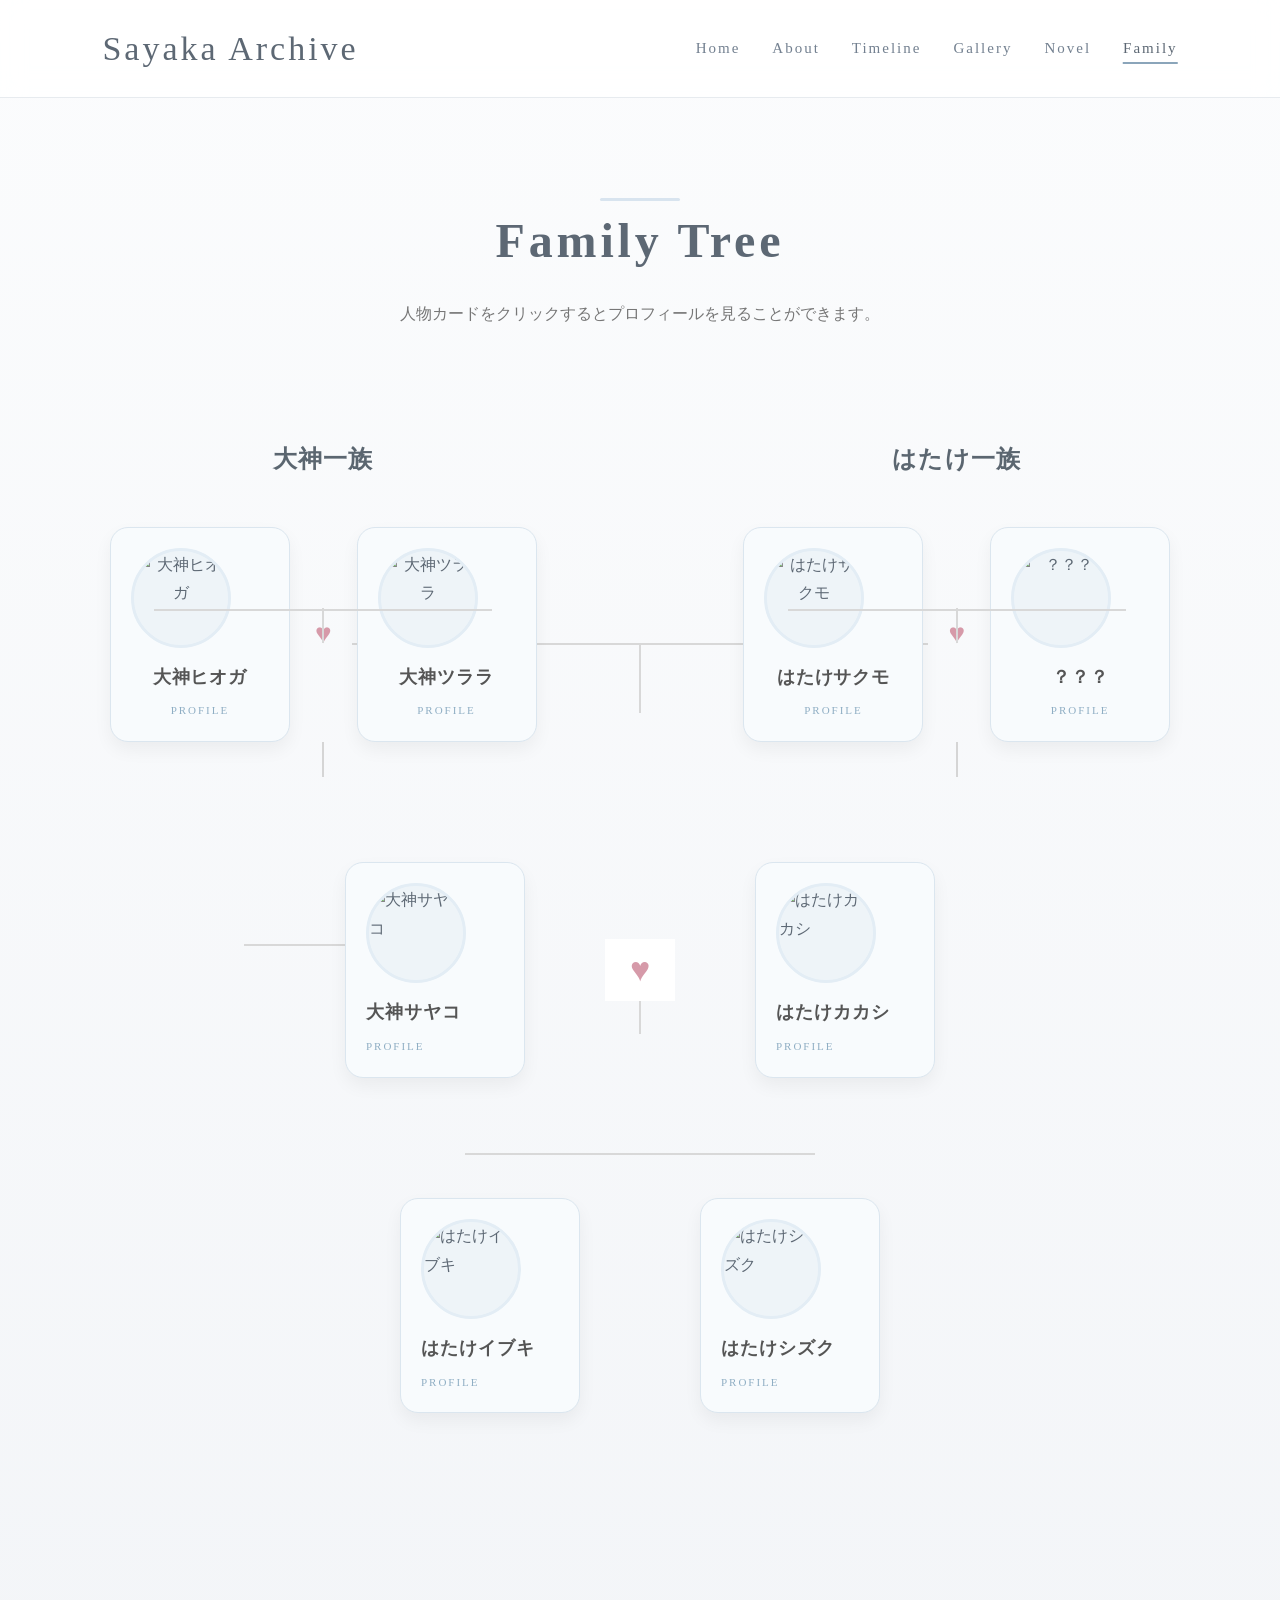
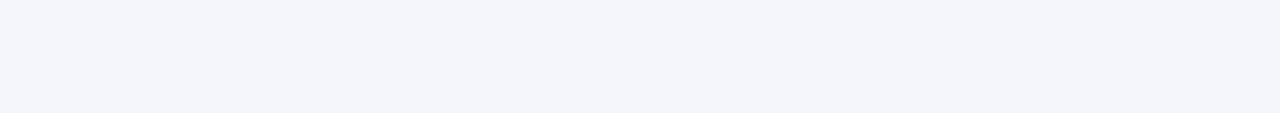
==== family.html @ a2dace8b "Add files via upload" ====
<!DOCTYPE html>
<html lang="ja">

<head>
    <meta charset="UTF-8">
    <meta name="viewport" content="width=device-width, initial-scale=1.0">
    <title>Family Tree</title>

    <link rel="stylesheet" href="style.css">
    <link rel="stylesheet" href="family.css">
</head>

<body>

<header>

    <div class="logo">
        <a href="index.html">Sayaka Archive</a>
    </div>

    <nav>
        <ul>
            <li><a href="index.html">Home</a></li>
            <li><a href="about.html">About</a></li>
            <li><a href="timeline.html">Timeline</a></li>
            <li><a href="gallery.html">Gallery</a></li>
            <li><a href="novel.html">Novel</a></li>
            <li><a href="family.html" class="active">Family</a></li>
        </ul>
    </nav>

</header>

<main>

<section class="family">

    <h1>Family Tree</h1>

    <p class="family-text">
        人物カードをクリックするとプロフィールを見ることができます。
    </p>

    <div class="tree">

        <!-- =========================
             親世代
        ========================== -->

        <div class="generation parents">

            <!-- 大神家 -->

            <div class="family-group">

                <h2>大神一族</h2>

                <div class="couple">

                    <div class="member" data-modal="hioga">

                        <img src="images/family/noimage.webp" alt="大神ヒオガ">

                        <h3>大神ヒオガ</h3>

                    </div>

                    <span class="heart">♥</span>

                    <div class="member" data-modal="tsurara">

                        <img src="images/family/noimage.webp" alt="大神ツララ">

                        <h3>大神ツララ</h3>

                    </div>

                </div>

            </div>

            <!-- はたけ家 -->

            <div class="family-group">

                <h2>はたけ一族</h2>

                <div class="couple">

                    <div class="member" data-modal="sakumo">

                        <img src="images/family/noimage.webp" alt="はたけサクモ">

                        <h3>はたけサクモ</h3>

                    </div>

                    <span class="heart">♥</span>

                    <div class="member" data-modal="mother">

                        <img src="images/family/noimage.webp" alt="？？？">

                        <h3>？？？</h3>

                    </div>

                </div>

            </div>

        </div>

        <!-- 縦線 -->

        <div class="parents-line"></div>

        <!-- =========================
             子世代
        ========================== -->

        <div class="generation children">

            <div class="member" data-modal="sayako">

                <img src="images/family/noimage.webp" alt="大神サヤコ">

                <h3>大神サヤコ</h3>

            </div>

            <div class="marriage">

                <span>♥</span>

            </div>

            <div class="member" data-modal="kakashi">

                <img src="images/family/noimage.webp" alt="はたけカカシ">

                <h3>はたけカカシ</h3>

            </div>

        </div>

        <!-- 子世代縦線 -->

        <div class="children-line"></div>

        <!-- =========================
             孫世代
        ========================== -->

        <div class="generation grandchildren">

            <div class="member" data-modal="ibuki">

                <img src="images/family/noimage.webp" alt="はたけイブキ">

                <h3>はたけイブキ</h3>

            </div>

            <div class="member" data-modal="shizuku">

                <img src="images/family/noimage.webp" alt="はたけシズク">

                <h3>はたけシズク</h3>

            </div>

        </div>

    </div>

</section>

<!-- =========================
     モーダル
========================== -->

<div class="modal" id="hioga">

    <div class="modal-content">

        <button class="close">&times;</button>

        <img src="images/family/noimage.webp" alt="大神ヒオガ" class="profile-image">

        <h2>大神ヒオガ</h2>

        <table class="profile-table">

            <tr>
                <th>名前</th>
                <td></td>
            </tr>

            <tr>
                <th>誕生日</th>
                <td></td>
            </tr>

            <tr>
                <th>身長</th>
                <td></td>
            </tr>

            <tr>
                <th>所属</th>
                <td></td>
            </tr>

            <tr>
                <th>階級</th>
                <td></td>
            </tr>

            <tr>
                <th>忍者登録番号</th>
                <td></td>
            </tr>

            <tr>
                <th>チャクラ性質</th>
                <td></td>
            </tr>

            <tr>
                <th>得意</th>
                <td></td>
            </tr>

            <tr>
                <th>性格</th>
                <td></td>
            </tr>

            <tr>
                <th>好きなもの</th>
                <td></td>
            </tr>

            <tr>
                <th>紹介文</th>
                <td></td>
            </tr>

        </table>

    </div>

</div>

<div class="modal" id="tsurara">

    <div class="modal-content">

        <button class="close">&times;</button>

        <img src="images/family/noimage.webp" alt="大神ツララ" class="profile-image">

        <h2>大神ツララ</h2>

        <table class="profile-table">

            <tr><th>名前</th><td></td></tr>
            <tr><th>誕生日</th><td></td></tr>
            <tr><th>身長</th><td></td></tr>
            <tr><th>所属</th><td></td></tr>
            <tr><th>階級</th><td></td></tr>
            <tr><th>忍者登録番号</th><td></td></tr>
            <tr><th>チャクラ性質</th><td></td></tr>
            <tr><th>得意</th><td></td></tr>
            <tr><th>性格</th><td></td></tr>
            <tr><th>好きなもの</th><td></td></tr>
            <tr><th>紹介文</th><td></td></tr>

        </table>

    </div>

</div>

<div class="modal" id="sakumo">

    <div class="modal-content">

        <button class="close">&times;</button>

        <img src="images/family/noimage.webp" alt="はたけサクモ" class="profile-image">

        <h2>はたけサクモ</h2>

        <table class="profile-table">

            <tr><th>名前</th><td></td></tr>
            <tr><th>誕生日</th><td></td></tr>
            <tr><th>身長</th><td></td></tr>
            <tr><th>所属</th><td></td></tr>
            <tr><th>階級</th><td></td></tr>
            <tr><th>忍者登録番号</th><td></td></tr>
            <tr><th>チャクラ性質</th><td></td></tr>
            <tr><th>得意</th><td></td></tr>
            <tr><th>性格</th><td></td></tr>
            <tr><th>好きなもの</th><td></td></tr>
            <tr><th>紹介文</th><td></td></tr>

        </table>

    </div>

</div>

<div class="modal" id="mother">

    <div class="modal-content">

        <button class="close">&times;</button>

        <img src="images/family/noimage.webp" alt="？？？" class="profile-image">

        <h2>？？？</h2>

        <table class="profile-table">

            <tr><th>名前</th><td></td></tr>
            <tr><th>誕生日</th><td></td></tr>
            <tr><th>身長</th><td></td></tr>
            <tr><th>所属</th><td></td></tr>
            <tr><th>階級</th><td></td></tr>
            <tr><th>忍者登録番号</th><td></td></tr>
            <tr><th>チャクラ性質</th><td></td></tr>
            <tr><th>得意</th><td></td></tr>
            <tr><th>性格</th><td></td></tr>
            <tr><th>好きなもの</th><td></td></tr>
            <tr><th>紹介文</th><td></td></tr>

        </table>

    </div>

</div>

<div class="modal" id="sayako">

    <div class="modal-content">

        <button class="close">&times;</button>

        <img src="images/family/noimage.webp" alt="大神サヤコ" class="profile-image">

        <h2>大神サヤコ</h2>

        <table class="profile-table">

            <tr><th>名前</th><td></td></tr>
            <tr><th>誕生日</th><td></td></tr>
            <tr><th>身長</th><td></td></tr>
            <tr><th>所属</th><td></td></tr>
            <tr><th>階級</th><td></td></tr>
            <tr><th>忍者登録番号</th><td></td></tr>
            <tr><th>チャクラ性質</th><td></td></tr>
            <tr><th>得意</th><td></td></tr>
            <tr><th>性格</th><td></td></tr>
            <tr><th>好きなもの</th><td></td></tr>
            <tr><th>紹介文</th><td></td></tr>

        </table>

    </div>

</div>

<div class="modal" id="kakashi">

    <div class="modal-content">

        <button class="close">&times;</button>

        <img src="images/family/noimage.webp" alt="はたけカカシ" class="profile-image">

        <h2>はたけカカシ</h2>

        <table class="profile-table">

            <tr><th>名前</th><td></td></tr>
            <tr><th>誕生日</th><td></td></tr>
            <tr><th>身長</th><td></td></tr>
            <tr><th>所属</th><td></td></tr>
            <tr><th>階級</th><td></td></tr>
            <tr><th>忍者登録番号</th><td></td></tr>
            <tr><th>チャクラ性質</th><td></td></tr>
            <tr><th>得意</th><td></td></tr>
            <tr><th>性格</th><td></td></tr>
            <tr><th>好きなもの</th><td></td></tr>
            <tr><th>紹介文</th><td></td></tr>

        </table>

    </div>

</div>

<div class="modal" id="ibuki">

    <div class="modal-content">

        <button class="close">&times;</button>

        <img src="images/family/noimage.webp" alt="はたけイブキ" class="profile-image">

        <h2>はたけイブキ</h2>

        <table class="profile-table">

            <tr><th>名前</th><td></td></tr>
            <tr><th>誕生日</th><td></td></tr>
            <tr><th>身長</th><td></td></tr>
            <tr><th>所属</th><td></td></tr>
            <tr><th>階級</th><td></td></tr>
            <tr><th>忍者登録番号</th><td></td></tr>
            <tr><th>チャクラ性質</th><td></td></tr>
            <tr><th>得意</th><td></td></tr>
            <tr><th>性格</th><td></td></tr>
            <tr><th>好きなもの</th><td></td></tr>
            <tr><th>紹介文</th><td></td></tr>

        </table>

    </div>

</div>

<div class="modal" id="shizuku">

    <div class="modal-content">

        <button class="close">&times;</button>

        <img src="images/family/noimage.webp" alt="はたけシズク" class="profile-image">

        <h2>はたけシズク</h2>

        <table class="profile-table">

            <tr><th>名前</th><td></td></tr>
            <tr><th>誕生日</th><td></td></tr>
            <tr><th>身長</th><td></td></tr>
            <tr><th>所属</th><td></td></tr>
            <tr><th>階級</th><td></td></tr>
            <tr><th>忍者登録番号</th><td></td></tr>
            <tr><th>チャクラ性質</th><td></td></tr>
            <tr><th>得意</th><td></td></tr>
            <tr><th>性格</th><td></td></tr>
            <tr><th>好きなもの</th><td></td></tr>
            <tr><th>紹介文</th><td></td></tr>

        </table>

    </div>

</div>

</main>

<script src="family.js"></script>

</body>
</html>
---- style.css ----
/*==================================================
 Reset
==================================================*/

*,
*::before,
*::after{

    margin:0;
    padding:0;
    box-sizing:border-box;

}

html{

    scroll-behavior:smooth;

}

body{

    font-family:"Shippori Mincho", serif;

    background:linear-gradient(
        180deg,
        #fbfcfd 0%,
        #f3f5f8 100%
    );

    color:#5d6874;

    line-height:1.8;

}

img{

    display:block;
    max-width:100%;

}

a{

    text-decoration:none;
    color:inherit;

}

ul{

    list-style:none;

}

button{

    font:inherit;
    cursor:pointer;
    border:none;
    background:none;

}

/*==================================================
 Layout
==================================================*/

main{

    width:100%;

}

.page{

    width:min(1100px,90%);
    margin:120px auto;

}

.section-title{

    text-align:center;

    font-family:"Cormorant Garamond", serif;

    font-size:72px;

    font-weight:500;

    letter-spacing:4px;

    color:#5d6874;

    margin-bottom:60px;

}

.section-text{

    text-align:center;

    color:#8b97a3;

    margin-bottom:60px;

    letter-spacing:.08em;

}

/*==================================================
 Header
==================================================*/

header{

    position:sticky;

    top:0;

    width:100%;

    background:rgba(255,255,255,.82);

    backdrop-filter:blur(12px);

    -webkit-backdrop-filter:blur(12px);

    border-bottom:1px solid #e7ebef;

    display:flex;

    justify-content:space-between;

    align-items:center;

    padding:18px 8%;

    z-index:999;

}

.logo a{

    font-family:"Cormorant Garamond", serif;

    font-size:34px;

    letter-spacing:3px;

    color:#5d6874;

}

nav ul{

    display:flex;

    align-items:center;

    gap:32px;

}

nav a{

    position:relative;

    color:#738090;

    font-size:15px;

    letter-spacing:2px;

    transition:.3s;

}

nav a:hover{

    color:#5d6874;

}

nav a.active{

    color:#5d6874;

}

nav a::after{

    content:"";

    position:absolute;

    left:50%;

    bottom:-8px;

    transform:translateX(-50%);

    width:0;

    height:2px;

    background:#8aa5ba;

    transition:.3s;

}

nav a:hover::after,
nav a.active::after{

    width:100%;

}

/*==================================================
 Common Button
==================================================*/

.button,
.btn{

    display:inline-flex;

    justify-content:center;

    align-items:center;

    padding:16px 42px;

    border-radius:999px;

    background:#66798b;

    color:#fff;

    letter-spacing:.15em;

    transition:.35s;

}

.button:hover,
.btn:hover{

    background:#4f6273;

    transform:translateY(-4px);

    box-shadow:0 12px 30px rgba(0,0,0,.12);

}

/*==================================================
 Card
==================================================*/

.card{

    background:#fff;

    border:1px solid #e5e9ef;

    border-radius:18px;

    box-shadow:0 10px 30px rgba(0,0,0,.05);

    transition:.35s;

}

.card:hover{

    transform:translateY(-6px);

    box-shadow:0 20px 45px rgba(0,0,0,.08);

}

/*==================================================
 Line
==================================================*/

.line{

    width:70px;

    height:1px;

    background:#d9dee5;

    margin:35px auto;

}

/*==================================================
 Fade Animation
==================================================*/

@keyframes fadeUp{

    from{

        opacity:0;

        transform:translateY(25px);

    }

    to{

        opacity:1;

        transform:translateY(0);

    }

}

.fade-up{

    animation:fadeUp .8s ease both;

}

/*==================================================
 Footer
==================================================*/

footer{

    margin-top:120px;

    padding:50px 20px;

    border-top:1px solid #e5e7eb;

    text-align:center;

    color:#98a2ae;

    font-size:14px;

    letter-spacing:.08em;

}

/*==================================================
 Responsive
==================================================*/

@media(max-width:900px){

    header{

        flex-direction:column;

        gap:20px;

        padding:20px;

    }

    nav ul{

        flex-wrap:wrap;

        justify-content:center;

        gap:20px;

    }

    .section-title{

        font-size:52px;

    }

    .page{

        width:92%;

        margin:80px auto;

    }

}
---- family.css ----
/*=========================
 Family
=========================*/

.family{

    width:min(1200px,90%);
    margin:100px auto;

}

.family h1{

    text-align:center;
    font-size:48px;
    margin-bottom:15px;
    letter-spacing:.08em;

}

.family-text{

    text-align:center;
    color:#777;
    margin-bottom:70px;

}

/*=========================
 Tree
=========================*/

.tree{

    display:flex;
    flex-direction:column;
    align-items:center;
    gap:50px;

}

/*=========================
 Generation
=========================*/

.generation{

    width:100%;
    display:flex;
    justify-content:center;
    align-items:flex-start;

}

.parents{

    justify-content:space-between;
    gap:80px;

}

.children{

    align-items:center;
    justify-content:center;
    gap:80px;

}

.grandchildren{

    justify-content:center;
    gap:120px;

}

/*=========================
 Family Group
=========================*/

.family-group{

    width:45%;
    text-align:center;

}

.family-group h2{

    font-size:24px;
    margin-bottom:35px;
    color:#666;
    letter-spacing:.05em;

}

/*=========================
 Couple
=========================*/

.couple{

    display:flex;
    justify-content:center;
    align-items:center;
    gap:25px;

}

.heart{

    font-size:28px;
    color:#d89ba7;
    font-weight:bold;

}

.marriage{

    font-size:36px;
    color:#d89ba7;

}

/*=========================
 Member Card
=========================*/

.member{

    width:180px;
    padding:20px;

    background:#f8fbfd;

    border:1px solid #d8e4ef;

    border-radius:18px;

    cursor:pointer;

    transition:.3s;

    box-shadow:0 8px 18px rgba(0,0,0,.05);

}

.member:hover{

    transform:translateY(-8px);

    box-shadow:0 18px 35px rgba(0,0,0,.12);

}

/*=========================
 Member Image
=========================*/

.member img{

    width:100px;
    height:100px;
    object-fit:cover;

    border-radius:50%;

    border:3px solid #e3edf5;

    margin-bottom:15px;

}

.member h3{

    font-size:18px;
    color:#555;

    line-height:1.6;

}

/*=========================
 Line
=========================*/

.parents-line{

    width:2px;
    height:60px;
    background:#d5d5d5;

}

.children-line{

    width:2px;
    height:60px;
    background:#d5d5d5;

}

/*=========================
 Modal
=========================*/

.modal{

    display:none;

    position:fixed;

    inset:0;

    background:rgba(0,0,0,.45);

    z-index:999;

    justify-content:center;

    align-items:center;

    padding:30px;

}

.modal.active{

    display:flex;

}

.modal-content{

    width:min(700px,100%);

    max-height:90vh;

    overflow-y:auto;

    background:#fff;

    border-radius:20px;

    padding:50px;

    position:relative;

    animation:fade .3s;

}

.close{

    position:absolute;

    top:20px;

    right:25px;

    border:none;

    background:none;

    font-size:34px;

    cursor:pointer;

    color:#888;

}

.close:hover{

    color:#444;

}

.profile-image{

    width:170px;

    height:170px;

    object-fit:cover;

    border-radius:50%;

    display:block;

    margin:0 auto 25px;

    border:4px solid #d8e4ef;

}

.modal-content h2{

    text-align:center;

    margin-bottom:35px;

    color:#555;

    font-size:32px;

}

/*=========================
 Profile Table
=========================*/

.profile-table{

    width:100%;

    border-collapse:collapse;

}

.profile-table th{

    width:180px;

    background:#f6f9fc;

    color:#666;

    text-align:left;

    padding:15px 20px;

    border:1px solid #e4ebf2;

    font-weight:600;

}

.profile-table td{

    padding:15px 20px;

    border:1px solid #e4ebf2;

    color:#555;

    line-height:1.8;

}

/*=========================
 Animation
=========================*/

@keyframes fade{

    from{

        opacity:0;
        transform:translateY(20px);

    }

    to{

        opacity:1;
        transform:translateY(0);

    }

}

/*=========================
 Responsive
=========================*/

@media(max-width:900px){

    .parents{

        flex-direction:column;
        align-items:center;
        gap:60px;

    }

    .children{

        flex-direction:column;
        gap:40px;

    }

    .grandchildren{

        flex-direction:column;
        gap:40px;

    }

    .couple{

        flex-direction:column;
        gap:15px;

    }

    .family-group{

        width:100%;

    }

    .member{

        width:220px;

    }

    .profile-table th,
    .profile-table td{

        display:block;
        width:100%;

    }

    .profile-table th{

        border-bottom:none;

    }

}

/*==================================
 Family Tree Line
==================================*/

.parents{

    position:relative;

}

.parents::after{

    content:"";

    position:absolute;

    bottom:-35px;

    left:50%;

    transform:translateX(-50%);

    width:2px;

    height:35px;

    background:#d5d5d5;

}

.family-group{

    position:relative;

}

.family-group .couple{

    position:relative;

}

.family-group .couple::before{

    content:"";

    position:absolute;

    left:50%;

    transform:translateX(-50%);

    bottom:-35px;

    width:2px;

    height:35px;

    background:#d5d5d5;

}

/*==============================
 子世代
==============================*/

.children{

    position:relative;

}

.children::before{

    content:"";

    position:absolute;

    top:50%;

    left:calc(50% - 120px);

    width:240px;

    height:2px;

    background:#d5d5d5;

    z-index:-1;

}

.children::after{

    content:"";

    position:absolute;

    left:50%;

    transform:translateX(-50%);

    bottom:-60px;

    width:2px;

    height:60px;

    background:#d5d5d5;

}

/*==============================
 孫世代
==============================*/

.grandchildren{

    position:relative;

}

.grandchildren::before{

    content:"";

    position:absolute;

    top:-30px;

    left:50%;

    transform:translateX(-50%);

    width:300px;

    height:2px;

    background:#d5d5d5;

}

.grandchildren .member:first-child::before{

    content:"";

    position:absolute;

    top:-30px;

    right:-60px;

    width:2px;

    height:30px;

    background:#d5d5d5;

}

.grandchildren .member:last-child::before{

    content:"";

    position:absolute;

    top:-30px;

    left:-60px;

    width:2px;

    height:30px;

    background:#d5d5d5;

}

/*==============================
 Card Hover
==============================*/

.member{

    position:relative;

    overflow:hidden;

}

.member::after{

    content:"Click";

    display:block;

    margin-top:12px;

    font-size:13px;

    color:#8ba8bf;

    letter-spacing:.08em;

    text-transform:uppercase;

}

.member:hover img{

    transform:scale(1.05);

}

.member img{

    transition:.3s;

}

/*==================================
 Decoration
==================================*/

.family{

    position:relative;

}

.family::before{

    content:"";

    position:absolute;

    top:0;
    left:50%;

    transform:translateX(-50%);

    width:80px;
    height:3px;

    background:#d8e4ef;

    border-radius:100px;

}

/*==================================
 Generation Spacing
==================================*/

.parents{

    margin-bottom:40px;

}

.children{

    margin:30px 0 50px;

}

.grandchildren{

    margin-top:20px;

}

/*==================================
 Card Style
==================================*/

.member{

    transition:
    transform .3s,
    box-shadow .3s,
    border-color .3s;

}

.member:hover{

    border-color:#bfd4e5;

}

.member h3{

    margin-top:10px;
    font-weight:600;
    letter-spacing:.05em;

}

/*==================================
 Modal Scroll
==================================*/

.modal-content::-webkit-scrollbar{

    width:8px;

}

.modal-content::-webkit-scrollbar-thumb{

    background:#cddae6;

    border-radius:20px;

}

.modal-content::-webkit-scrollbar-track{

    background:#f5f7fa;

}

/*==================================
 Profile Table
==================================*/

.profile-table tr{

    transition:.25s;

}

.profile-table tr:hover{

    background:#fafcfe;

}

.profile-table td:empty::before{

    content:"・・・・・・・・";

    color:#c3ccd5;

    letter-spacing:.15em;

}

/*==================================
 Footer Space
==================================*/

.family{

    padding-bottom:120px;

}

/*==================================
 Mobile
==================================*/

@media (max-width:768px){

    .children::before,
    .children::after,
    .grandchildren::before,
    .parents::after,
    .family-group .couple::before,
    .grandchildren .member::before{

        display:none;

    }

    .heart{

        font-size:22px;

    }

    .marriage{

        font-size:28px;

    }

    .member{

        width:100%;
        max-width:240px;

    }

    .modal-content{

        padding:30px 20px;

    }

    .profile-image{

        width:130px;
        height:130px;

    }

    .modal-content h2{

        font-size:26px;

    }

}

/*==================================
 Family Tree Professional Layout
==================================*/

/* このCSSを一番最後に追加 */

.tree{

    position:relative;

}

.parents{

    position:relative;
    align-items:flex-start;

}

.parents::before{

    content:"";

    position:absolute;

    left:25%;
    top:205px;

    width:50%;
    height:2px;

    background:#d8d8d8;

}

.parents::after{

    content:"";

    position:absolute;

    left:50%;
    top:205px;

    transform:translateX(-50%);

    width:2px;
    height:70px;

    background:#d8d8d8;

}

/*==============================
 親カード
==============================*/

.family-group{

    position:relative;

}

.family-group::after{

    content:"";

    position:absolute;

    left:50%;

    transform:translateX(-50%);

    top:170px;

    width:2px;

    height:35px;

    background:#d8d8d8;

}

.couple{

    position:relative;

}

.couple::after{

    content:"";

    position:absolute;

    left:90px;

    right:90px;

    top:82px;

    height:2px;

    background:#d8d8d8;

}

/*==============================
 サヤコ ♥ カカシ
==============================*/

.children{

    position:relative;

    margin-top:30px;

}

.children::before{

    content:"";

    position:absolute;

    top:82px;

    left:180px;

    right:180px;

    height:2px;

    background:#d8d8d8;

}

.children::after{

    content:"";

    position:absolute;

    left:50%;

    transform:translateX(-50%);

    top:82px;

    width:2px;

    height:90px;

    background:#d8d8d8;

}

.marriage{

    position:relative;

    width:70px;

    display:flex;

    justify-content:center;

    align-items:center;

    z-index:2;

    background:#fff;

}

/*==============================
 子ども
==============================*/

.grandchildren{

    position:relative;

}

.grandchildren::before{

    content:"";

    position:absolute;

    top:-45px;

    left:50%;

    transform:translateX(-50%);

    width:350px;

    height:2px;

    background:#d8d8d8;

}

.grandchildren .member{

    position:relative;

}

.grandchildren .member:first-child::before{

    content:"";

    position:absolute;

    top:-45px;

    right:-85px;

    width:2px;

    height:45px;

    background:#d8d8d8;

}

.grandchildren .member:last-child::before{

    content:"";

    position:absolute;

    top:-45px;

    left:-85px;

    width:2px;

    height:45px;

    background:#d8d8d8;

}

/*==================================
 Final Polish
==================================*/

:root{

    --line:#d9dee5;
    --card:#f8fbfd;
    --border:#dbe6ef;
    --text:#5b6670;
    --accent:#8faec4;

}

.family{

    overflow-x:auto;

}

.tree{

    min-width:1100px;

    padding:40px 0 80px;

}

.family-group h2{

    margin-bottom:45px;

    font-weight:600;

    color:var(--text);

}

.member{

    background:var(--card);

    border:1px solid var(--border);

    border-radius:18px;

}

.member img{

    background:#eef4f8;

}

.member::after{

    content:"PROFILE";

    display:block;

    margin-top:10px;

    font-size:11px;

    letter-spacing:.18em;

    color:var(--accent);

}

.heart{

    color:#d69aa9;

}

.marriage{

    color:#d69aa9;

    font-size:34px;

}

.parents-line,
.children-line{

    display:none;

}

.modal{

    backdrop-filter:blur(6px);

    -webkit-backdrop-filter:blur(6px);

}

.modal-content{

    box-shadow:0 25px 60px rgba(0,0,0,.15);

}

.profile-table th{

    background:#f7fafc;

}

.profile-table td{

    background:#fff;

}

.profile-table tr:last-child td{

    min-height:120px;

    vertical-align:top;

}

.close{

    transition:.25s;

}

.close:hover{

    transform:rotate(90deg);

}

@media (max-width:1100px){

    .family{

        overflow-x:auto;

    }

    .tree{

        min-width:1100px;

    }

}
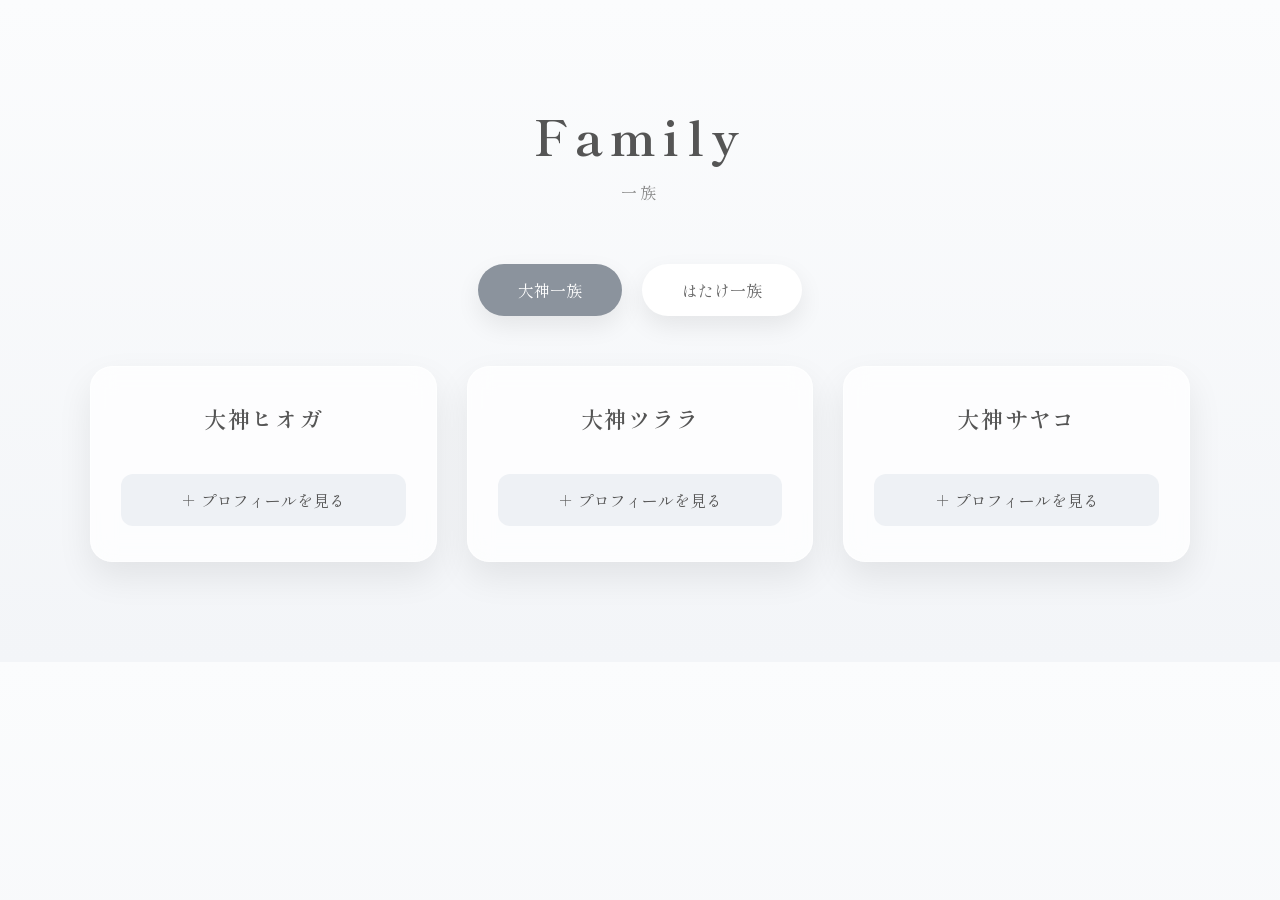
==== commit 6b4c26f4: "Add files via upload" ====
--- a/family.html
+++ b/family.html
@@ -1,470 +1,726 @@
 <!DOCTYPE html>
 <html lang="ja">
-
 <head>
     <meta charset="UTF-8">
     <meta name="viewport" content="width=device-width, initial-scale=1.0">
-    <title>Family Tree</title>
-
-    <link rel="stylesheet" href="style.css">
+
+    <!-- Google Font -->
+    <link rel="preconnect" href="https://fonts.googleapis.com">
+    <link rel="preconnect" href="https://fonts.gstatic.com" crossorigin>
+    <link href="https://fonts.googleapis.com/css2?family=Shippori+Mincho:wght@400;500;600;700&display=swap" rel="stylesheet">
+
     <link rel="stylesheet" href="family.css">
+
+    <title>Family</title>
 </head>
 
 <body>
 
-<header>
-
-    <div class="logo">
-        <a href="index.html">Sayaka Archive</a>
+<section class="family">
+
+    <h1>Family</h1>
+    <p class="subtitle">一族</p>
+
+    <!-- タブ -->
+    <div class="tabs">
+
+        <button class="tab-btn active" data-tab="ogami">
+            大神一族
+        </button>
+
+        <button class="tab-btn" data-tab="hatake">
+            はたけ一族
+        </button>
+
     </div>
 
-    <nav>
-        <ul>
-            <li><a href="index.html">Home</a></li>
-            <li><a href="about.html">About</a></li>
-            <li><a href="timeline.html">Timeline</a></li>
-            <li><a href="gallery.html">Gallery</a></li>
-            <li><a href="novel.html">Novel</a></li>
-            <li><a href="family.html" class="active">Family</a></li>
-        </ul>
-    </nav>
-
-</header>
-
-<main>
-
-<section class="family">
-
-    <h1>Family Tree</h1>
-
-    <p class="family-text">
-        人物カードをクリックするとプロフィールを見ることができます。
-    </p>
-
-    <div class="tree">
-
-        <!-- =========================
-             親世代
-        ========================== -->
-
-        <div class="generation parents">
-
-            <!-- 大神家 -->
-
-            <div class="family-group">
-
-                <h2>大神一族</h2>
-
-                <div class="couple">
-
-                    <div class="member" data-modal="hioga">
-
-                        <img src="images/family/noimage.webp" alt="大神ヒオガ">
-
-                        <h3>大神ヒオガ</h3>
-
-                    </div>
-
-                    <span class="heart">♥</span>
-
-                    <div class="member" data-modal="tsurara">
-
-                        <img src="images/family/noimage.webp" alt="大神ツララ">
-
-                        <h3>大神ツララ</h3>
-
-                    </div>
-
-                </div>
-
-            </div>
-
-            <!-- はたけ家 -->
-
-            <div class="family-group">
-
-                <h2>はたけ一族</h2>
-
-                <div class="couple">
-
-                    <div class="member" data-modal="sakumo">
-
-                        <img src="images/family/noimage.webp" alt="はたけサクモ">
-
-                        <h3>はたけサクモ</h3>
-
-                    </div>
-
-                    <span class="heart">♥</span>
-
-                    <div class="member" data-modal="mother">
-
-                        <img src="images/family/noimage.webp" alt="？？？">
-
-                        <h3>？？？</h3>
-
-                    </div>
-
-                </div>
-
-            </div>
-
-        </div>
-
-        <!-- 縦線 -->
-
-        <div class="parents-line"></div>
-
-        <!-- =========================
-             子世代
-        ========================== -->
-
-        <div class="generation children">
-
-            <div class="member" data-modal="sayako">
-
-                <img src="images/family/noimage.webp" alt="大神サヤコ">
-
-                <h3>大神サヤコ</h3>
-
-            </div>
-
-            <div class="marriage">
-
-                <span>♥</span>
-
-            </div>
-
-            <div class="member" data-modal="kakashi">
-
-                <img src="images/family/noimage.webp" alt="はたけカカシ">
-
-                <h3>はたけカカシ</h3>
-
-            </div>
-
-        </div>
-
-        <!-- 子世代縦線 -->
-
-        <div class="children-line"></div>
-
-        <!-- =========================
-             孫世代
-        ========================== -->
-
-        <div class="generation grandchildren">
-
-            <div class="member" data-modal="ibuki">
-
-                <img src="images/family/noimage.webp" alt="はたけイブキ">
-
-                <h3>はたけイブキ</h3>
-
-            </div>
-
-            <div class="member" data-modal="shizuku">
-
-                <img src="images/family/noimage.webp" alt="はたけシズク">
-
-                <h3>はたけシズク</h3>
-
-            </div>
-
-        </div>
+    <!-- 大神一族 -->
+    <div class="tab-content active" id="ogami">
+
+<div class="member-card">
+
+    <h2>大神ヒオガ</h2>
+
+    <button class="profile-btn">
+        ＋ プロフィールを見る
+    </button>
+
+    <div class="profile">
+
+        <h3>人物情報</h3>
+
+        <div class="profile-grid">
+
+            <div>名前</div>
+            <div>大神ヒオガ</div>
+
+            <div>配偶者</div>
+            <div>大神ツララ</div>
+
+            <div>娘</div>
+            <div>大神サヤコ</div>
+
+            <div>所属一族</div>
+            <div>大神一族</div>
+
+            <div>誕生日</div>
+            <div>1月10日</div>
+
+            <div>身長</div>
+            <div>180cm</div>
+
+            <div>血液型</div>
+            <div>O型</div>
+
+        </div>
+
+        <h3>忍情報</h3>
+
+        <div class="profile-grid">
+
+            <div>所属</div>
+            <div>霧隠れの里</div>
+
+            <div>階級</div>
+            <div>上忍</div>
+
+            <div>属性</div>
+            <div>水・土</div>
+
+        </div>
+
+        <h3>能力</h3>
+
+        <div class="profile-grid">
+
+            <div>氷狼操術</div>
+            <div>－</div>
+        
+        </div>
+
+        <h3>人物紹介</h3>
+
+        <p>
+            霧隠れの里に古くから存在する<br>
+            氷狼（ひょうろう）を育て<br>
+            共に生活や任務をこなす<br>
+            大神一族の生まれ<br><br>
+            木ノ葉隠れの里の犬塚家とも<br>
+            古くから深い関わりがある<br>
+            ある任務で深手を負い<br>
+            命が危なかった時に<br>
+            医療上忍として派遣された<br>
+            母：ツララに命を救われ<br>
+            母の血継限界・血継淘汰を<br>
+            知っていながら結婚した<br>
+        </p>
 
     </div>
 
+</div>
+
+<div class="member-card">
+
+    <h2>大神ツララ</h2>
+
+    <button class="profile-btn">
+        ＋ プロフィールを見る
+    </button>
+
+    <div class="profile">
+
+        <h3>人物情報</h3>
+
+        <div class="profile-grid">
+
+            <div>名前</div>
+            <div>大神ツララ</div>
+
+            <div>旧姓</div>
+            <div>薄氷（うすらい）</div>
+
+            <div>配偶者</div>
+            <div>大神ヒオガ</div>
+
+            <div>娘</div>
+            <div>大神サヤコ</div>
+
+            <div>所属一族</div>
+            <div>大神一族</div>
+
+            <div>誕生日</div>
+            <div>2月6日</div>
+
+            <div>身長</div>
+            <div>164cm</div>
+
+            <div>血液型</div>
+            <div>A型</div>
+
+        </div>
+
+        <h3>忍情報</h3>
+
+        <div class="profile-grid">
+
+            <div>所属</div>
+            <div>霧隠れの里</div>
+
+            <div>階級</div>
+            <div>医療上忍</div>
+
+            <div>属性</div>
+            <div>水・風・火</div>
+
+        </div>
+
+        <h3>能力</h3>
+
+        <div class="profile-grid">
+
+            <div>血継限界</div>
+            <div>氷遁</div>
+
+            <div>血継淘汰</div>
+            <div>霜遁</div>
+
+            <div>医療忍術</div>
+            <div>－</div>
+        
+        </div>
+
+        <h3>人物紹介</h3>
+
+        <p>
+            血継限界の氷遁を持つ一族の生まれ<br><br>
+            生まれながらにして超繊細な<br>
+            チャクラコントロールを得意とし<br>
+            氷遁（水＋風）に<br>
+            火遁の属性を加えて発動する<br>
+            霜遁《そうとん》の血継淘汰は<br>
+            祖母から母へ伝授された<br><br>
+            医療忍術にも長けていたため<br>
+            霧隠れでは医療上忍として<br>
+            血継限界・血継淘汰のことは<br>
+            隠して活躍しており<br>
+            木ノ葉隠れの伝説の三忍と<br>
+            呼ばれるうちのひとりである<br>
+            綱手姫にも一目置かれる存在だった<br>
+        </p>
+
+    </div>
+
+</div>
+
+<div class="member-card">
+
+    <h2>大神サヤコ</h2>
+
+    <button class="profile-btn">
+        ＋ プロフィールを見る
+    </button>
+
+    <div class="profile">
+
+        <h3>人物情報</h3>
+
+        <div class="profile-grid">
+
+            <div>名前</div>
+            <div>大神サヤコ</div>
+
+            <div>続柄</div>
+            <div>娘</div>
+
+            <div>配偶者</div>
+            <div>はたけカカシ</div>
+
+            <div>所属一族</div>
+            <div>大神一族</div>
+
+            <div>誕生日</div>
+            <div>12月26日</div>
+
+            <div>身長</div>
+            <div>166cm</div>
+
+            <div>血液型</div>
+            <div>A型</div>
+
+        </div>
+
+        <h3>忍情報</h3>
+
+        <div class="profile-grid">
+
+            <div>所属</div>
+            <div>木ノ葉隠れの里</div>
+
+            <div>階級</div>
+            <div>医療上忍</div>
+
+            <div>属性</div>
+            <div>水・風・火</div>
+
+        </div>
+
+        <h3>能力</h3>
+
+        <div class="profile-grid">
+
+            <div>血継限界</div>
+            <div>氷遁</div>
+
+            <div>血継淘汰</div>
+            <div>霜遁</div>
+
+            <div>氷狼操術</div>
+            <div>ヒョウ・セツ</div>
+
+            <div>医療忍術</div>
+            <div>－</div>
+
+        </div>
+
+        <h3>人物紹介</h3>
+
+        <p>
+            血継限界：氷遁（水＋風）<br>
+            血継淘汰：霜遁（水＋火＋風）<br>
+            水遁を火遁で蒸発させ<br>
+            蒸発した空気を一瞬で<br>
+            風遁で凍らせて発動するため<br>
+            超緻密なチャクラ<br>
+            コントロールが必要となる<br><br>
+            氷遁を血継限界に持つ<br>
+            一族の中でも<br>
+            血継淘汰の霜遁まで<br>
+            扱える者は数多くない<br><br>
+            元々範囲攻撃・範囲支援などの<br>
+            サポートに特化した<br>
+            血継淘汰であり<br>
+            傷口に霜で出来た<br>
+            包帯を巻いたり<br>
+            患部を直接冷やすなど<br>
+            止血等の医療忍術にも<br>
+            使うことが出来る<br>
+            また氷で超極細の針を作り出し<br>
+            霜で出来た特製の糸を<br>
+            使って縫合もできる<br><br>
+            母からの遺伝と影響もあり<br>
+            小さい頃から秘密裏に<br>
+            霜遁も医療忍術も学んできたため<br>
+            かなり高レベルと言える<br>
+        </p>
+
+    </div>
+
+</div>
+
+</div>
+
+    <!-- はたけ一族 -->
+    <div class="tab-content" id="hatake">
+
+<div class="member-card">
+
+    <h2>はたけサクモ</h2>
+
+    <button class="profile-btn">
+        ＋ プロフィールを見る
+    </button>
+
+    <div class="profile">
+
+        <h3>人物情報</h3>
+
+        <div class="profile-grid">
+
+            <div>名前</div>
+            <div>はたけサクモ</div>
+
+            <div>息子</div>
+            <div>はたけカカシ</div>
+
+            <div>所属一族</div>
+            <div>はたけ一族</div>
+
+            <div>誕生日</div>
+            <div>9月3日</div>
+
+            <div>身長</div>
+            <div>181cm</div>
+
+            <div>血液型</div>
+            <div>O型</div>
+
+        </div>
+
+        <h3>忍情報</h3>
+
+        <div class="profile-grid">
+
+            <div>所属</div>
+            <div>木ノ葉隠れの里</div>
+
+            <div>別名</div>
+            <div>木ノ葉の白い牙</div>
+
+            <div>階級</div>
+            <div>上忍</div>
+
+        </div>
+
+        <h3>人物紹介</h3>
+
+        <p>
+            「木ノ葉の白い牙」と呼ばれ<br>
+            他里からも恐れられた<br>
+            エリート忍者<br><br>
+            おおらかで仲間想い<br><br>
+            とある任務で仲間を優先し<br>
+            任務を中断したことで<br>
+            助けた仲間からも<br>
+            誹謗中傷を受け<br>
+            それを苦に自死した<br>
+        </p>
+
+    </div>
+
+</div>
+
+<div class="member-card">
+
+    <h2>はたけカカシ</h2>
+
+    <button class="profile-btn">
+        ＋ プロフィールを見る
+    </button>
+
+    <div class="profile">
+
+        <h3>人物情報</h3>
+
+        <div class="profile-grid">
+
+            <div>名前</div>
+            <div>はたけカカシ</div>
+
+            <div>続柄</div>
+            <div>息子</div>
+
+            <div>配偶者</div>
+            <div>はたけサヤコ</div>
+
+            <div>息子</div>
+            <div>はたけイブキ</div>
+
+            <div>娘</div>
+            <div>はたけシズク</div>
+
+            <div>所属一族</div>
+            <div>はたけ一族</div>
+
+            <div>誕生日</div>
+            <div>9月15日</div>
+
+            <div>身長</div>
+            <div>181cm</div>
+
+            <div>血液型</div>
+            <div>O型</div>
+
+        </div>
+
+        <h3>忍情報</h3>
+
+        <div class="profile-grid">
+
+            <div>所属</div>
+            <div>木ノ葉隠れの里</div>
+
+            <div>階級</div>
+            <div>六代目火影</div>
+
+            <div>属性</div>
+            <div>雷・土・水・風・火</div>
+
+        </div>
+
+        <h3>能力</h3>
+
+        <div class="profile-grid">
+
+            <div>瞳力</div>
+            <div>写輪眼（左眼）</div>
+
+            <div>口寄せ</div>
+            <div>八忍犬</div>
+        
+        </div>
+
+        <h3>人物紹介</h3>
+
+        <p>
+            「木ノ葉の白い牙」と呼ばれた<br>
+            はたけサクモを父に持つ<br>
+            母は物心つくまえに逝去しており<br>
+            サクモの男手ひとつで<br>
+            育てられた<br><br>
+            父譲りの優秀さで<br>
+            異例のはやさで中忍まで<br>
+            昇り詰めるが<br>
+            ７歳のときに自宅で<br>
+            自死している父を発見<br><br>
+            それから「忍としての規律」を<br>
+            守ることに固執し始める<br><br>
+        </p>
+
+    </div>
+
+</div>
+
+<div class="member-card">
+
+    <h2>はたけサヤコ</h2>
+
+    <button class="profile-btn">
+        ＋ プロフィールを見る
+    </button>
+
+    <div class="profile">
+
+        <h3>人物情報</h3>
+
+        <div class="profile-grid">
+
+            <div>名前</div>
+            <div>はたけサヤコ</div>
+
+            <div>旧姓</div>
+            <div>大神（おおがみ）</div>
+
+            <div>配偶者</div>
+            <div>はたけカカシ</div>
+
+            <div>息子</div>
+            <div>はたけイブキ</div>
+
+            <div>娘</div>
+            <div>はたけシズク</div>
+
+            <div>所属一族</div>
+            <div>はたけ一族</div>
+
+            <div>誕生日</div>
+            <div>12月26日</div>
+
+            <div>身長</div>
+            <div>166cm</div>
+
+            <div>血液型</div>
+            <div>A型</div>
+
+        </div>
+　　</div>
+</div>
+
+<div class="member-card">
+
+    <h2>はたけイブキ</h2>
+
+    <button class="profile-btn">
+        ＋ プロフィールを見る
+    </button>
+
+    <div class="profile">
+
+        <h3>人物情報</h3>
+
+        <div class="profile-grid">
+
+            <div>名前</div>
+            <div>はたけイブキ</div>
+
+            <div>父</div>
+            <div>はたけカカシ</div>
+
+            <div>母</div>
+            <div>はたけサヤコ</div>
+
+            <div>妹</div>
+            <div>はたけシズク</div>
+            
+            <div>所属一族</div>
+            <div>はたけ一族</div>
+
+            <div>誕生日</div>
+            <div>4月4日</div>
+
+            <div>身長</div>
+            <div>183cm</div>
+
+            <div>血液型</div>
+            <div>A型</div>
+
+        </div>
+
+        <h3>忍情報</h3>
+
+        <div class="profile-grid">
+
+            <div>所属</div>
+            <div>木ノ葉隠れの里</div>
+
+            <div>属性</div>
+            <div>雷・水・風・火</div>
+
+        </div>
+
+        <h3>能力</h3>
+
+        <div class="profile-grid">
+
+            <div>血継限界</div>
+            <div>氷遁</div>
+
+            <div>血継淘汰</div>
+            <div>霜遁</div>
+
+            <div>雷遁</div>
+            <div>雷狼牙（双剣／剣）</div>
+        
+        </div>
+
+        <h3>人物紹介</h3>
+
+        <p>
+            はたけカカシ・はたけサヤコを<br>
+            両親に持つ<br><br>
+            父譲りの雷遁を主軸に<br>
+            母譲りの霜遁も<br>
+            受け継いでいるが<br>
+            妹のシズクよりは色濃くない<br><br>
+            母に似て<br>
+            チャクラコントロールは得意とし<br>
+            雷遁と霜遁を掛け合わせて<br>
+            形状変化させ<br>
+            霜遁・霜狼牙（そうろうが）という<br>
+            剣（大剣にも双剣にもなる）を<br>
+            生成して戦う<br><br>
+            きびきびとしているタイプで<br>
+            仲間思い<br><br>
+            任務のときは氷狼のセツと<br>
+            共に行動することが多い<br><br>
+            妹のシズクとは２歳差で仲は良い<br>
+        </p>
+
+    </div>
+
+</div>
+
+<div class="member-card">
+
+    <h2>はたけシズク</h2>
+
+    <button class="profile-btn">
+        ＋ プロフィールを見る
+    </button>
+
+    <div class="profile">
+
+        <h3>人物情報</h3>
+
+        <div class="profile-grid">
+
+            <div>名前</div>
+            <div>はたけシズク</div>
+
+            <div>父</div>
+            <div>はたけカカシ</div>
+
+            <div>母</div>
+            <div>はたけサヤコ</div>
+
+            <div>兄</div>
+            <div>はたけイブキ</div>
+            
+            <div>所属一族</div>
+            <div>はたけ一族</div>
+
+            <div>誕生日</div>
+            <div>6月6日</div>
+
+            <div>身長</div>
+            <div>167cm</div>
+
+            <div>血液型</div>
+            <div>O型</div>
+
+        </div>
+
+        <h3>忍情報</h3>
+
+        <div class="profile-grid">
+
+            <div>所属</div>
+            <div>木ノ葉隠れの里</div>
+
+            <div>属性</div>
+            <div>土・水・風・火</div>
+
+        </div>
+
+        <h3>能力</h3>
+
+        <div class="profile-grid">
+
+            <div>血継限界</div>
+            <div>氷遁</div>
+
+            <div>血継淘汰</div>
+            <div>霜遁</div>
+
+            <div>医療忍術</div>
+            <div>－</div>
+
+            <div>霜遁</div>
+            <div>霜狼爪（大斧）</div>
+
+            <div>霜遁</div>
+            <div>霜狼尾（鞭）</div>
+        
+        </div>
+
+        <h3>人物紹介</h3>
+
+        <p>
+            はたけカカシ・はたけサヤコを<br>
+            両親に持つ<br><br>
+            父譲りの土遁に母譲りの霜遁を<br>
+            バランスよく受け継いでいる<br><br>
+            チャクラコントロールを得意とし<br>
+            土遁と霜遁を掛け合わせて<br>
+            形状変化させ<br>
+            霜遁・霜狼爪（そうろうそう）という<br>
+            大斧に加え<br>
+            霜遁・霜狼尾（そうろうび）という<br>
+            鞭を状況により生成して戦う<br><br>
+            父に似てのんびりとしているが<br>
+            優秀でやるときはやるタイプ<br><br>
+            医療忍術も人並み程度に使える<br><br>
+            任務のときは氷狼のヒョウと<br>
+            一緒にいることが多い<br><br>
+            兄のイブキとは２歳差で仲は良い<br>
+        </p>
+
+    </div>
+
+</div>    
+
+</div> 
+
 </section>
-
-<!-- =========================
-     モーダル
-========================== -->
-
-<div class="modal" id="hioga">
-
-    <div class="modal-content">
-
-        <button class="close">&times;</button>
-
-        <img src="images/family/noimage.webp" alt="大神ヒオガ" class="profile-image">
-
-        <h2>大神ヒオガ</h2>
-
-        <table class="profile-table">
-
-            <tr>
-                <th>名前</th>
-                <td></td>
-            </tr>
-
-            <tr>
-                <th>誕生日</th>
-                <td></td>
-            </tr>
-
-            <tr>
-                <th>身長</th>
-                <td></td>
-            </tr>
-
-            <tr>
-                <th>所属</th>
-                <td></td>
-            </tr>
-
-            <tr>
-                <th>階級</th>
-                <td></td>
-            </tr>
-
-            <tr>
-                <th>忍者登録番号</th>
-                <td></td>
-            </tr>
-
-            <tr>
-                <th>チャクラ性質</th>
-                <td></td>
-            </tr>
-
-            <tr>
-                <th>得意</th>
-                <td></td>
-            </tr>
-
-            <tr>
-                <th>性格</th>
-                <td></td>
-            </tr>
-
-            <tr>
-                <th>好きなもの</th>
-                <td></td>
-            </tr>
-
-            <tr>
-                <th>紹介文</th>
-                <td></td>
-            </tr>
-
-        </table>
-
-    </div>
-
-</div>
-
-<div class="modal" id="tsurara">
-
-    <div class="modal-content">
-
-        <button class="close">&times;</button>
-
-        <img src="images/family/noimage.webp" alt="大神ツララ" class="profile-image">
-
-        <h2>大神ツララ</h2>
-
-        <table class="profile-table">
-
-            <tr><th>名前</th><td></td></tr>
-            <tr><th>誕生日</th><td></td></tr>
-            <tr><th>身長</th><td></td></tr>
-            <tr><th>所属</th><td></td></tr>
-            <tr><th>階級</th><td></td></tr>
-            <tr><th>忍者登録番号</th><td></td></tr>
-            <tr><th>チャクラ性質</th><td></td></tr>
-            <tr><th>得意</th><td></td></tr>
-            <tr><th>性格</th><td></td></tr>
-            <tr><th>好きなもの</th><td></td></tr>
-            <tr><th>紹介文</th><td></td></tr>
-
-        </table>
-
-    </div>
-
-</div>
-
-<div class="modal" id="sakumo">
-
-    <div class="modal-content">
-
-        <button class="close">&times;</button>
-
-        <img src="images/family/noimage.webp" alt="はたけサクモ" class="profile-image">
-
-        <h2>はたけサクモ</h2>
-
-        <table class="profile-table">
-
-            <tr><th>名前</th><td></td></tr>
-            <tr><th>誕生日</th><td></td></tr>
-            <tr><th>身長</th><td></td></tr>
-            <tr><th>所属</th><td></td></tr>
-            <tr><th>階級</th><td></td></tr>
-            <tr><th>忍者登録番号</th><td></td></tr>
-            <tr><th>チャクラ性質</th><td></td></tr>
-            <tr><th>得意</th><td></td></tr>
-            <tr><th>性格</th><td></td></tr>
-            <tr><th>好きなもの</th><td></td></tr>
-            <tr><th>紹介文</th><td></td></tr>
-
-        </table>
-
-    </div>
-
-</div>
-
-<div class="modal" id="mother">
-
-    <div class="modal-content">
-
-        <button class="close">&times;</button>
-
-        <img src="images/family/noimage.webp" alt="？？？" class="profile-image">
-
-        <h2>？？？</h2>
-
-        <table class="profile-table">
-
-            <tr><th>名前</th><td></td></tr>
-            <tr><th>誕生日</th><td></td></tr>
-            <tr><th>身長</th><td></td></tr>
-            <tr><th>所属</th><td></td></tr>
-            <tr><th>階級</th><td></td></tr>
-            <tr><th>忍者登録番号</th><td></td></tr>
-            <tr><th>チャクラ性質</th><td></td></tr>
-            <tr><th>得意</th><td></td></tr>
-            <tr><th>性格</th><td></td></tr>
-            <tr><th>好きなもの</th><td></td></tr>
-            <tr><th>紹介文</th><td></td></tr>
-
-        </table>
-
-    </div>
-
-</div>
-
-<div class="modal" id="sayako">
-
-    <div class="modal-content">
-
-        <button class="close">&times;</button>
-
-        <img src="images/family/noimage.webp" alt="大神サヤコ" class="profile-image">
-
-        <h2>大神サヤコ</h2>
-
-        <table class="profile-table">
-
-            <tr><th>名前</th><td></td></tr>
-            <tr><th>誕生日</th><td></td></tr>
-            <tr><th>身長</th><td></td></tr>
-            <tr><th>所属</th><td></td></tr>
-            <tr><th>階級</th><td></td></tr>
-            <tr><th>忍者登録番号</th><td></td></tr>
-            <tr><th>チャクラ性質</th><td></td></tr>
-            <tr><th>得意</th><td></td></tr>
-            <tr><th>性格</th><td></td></tr>
-            <tr><th>好きなもの</th><td></td></tr>
-            <tr><th>紹介文</th><td></td></tr>
-
-        </table>
-
-    </div>
-
-</div>
-
-<div class="modal" id="kakashi">
-
-    <div class="modal-content">
-
-        <button class="close">&times;</button>
-
-        <img src="images/family/noimage.webp" alt="はたけカカシ" class="profile-image">
-
-        <h2>はたけカカシ</h2>
-
-        <table class="profile-table">
-
-            <tr><th>名前</th><td></td></tr>
-            <tr><th>誕生日</th><td></td></tr>
-            <tr><th>身長</th><td></td></tr>
-            <tr><th>所属</th><td></td></tr>
-            <tr><th>階級</th><td></td></tr>
-            <tr><th>忍者登録番号</th><td></td></tr>
-            <tr><th>チャクラ性質</th><td></td></tr>
-            <tr><th>得意</th><td></td></tr>
-            <tr><th>性格</th><td></td></tr>
-            <tr><th>好きなもの</th><td></td></tr>
-            <tr><th>紹介文</th><td></td></tr>
-
-        </table>
-
-    </div>
-
-</div>
-
-<div class="modal" id="ibuki">
-
-    <div class="modal-content">
-
-        <button class="close">&times;</button>
-
-        <img src="images/family/noimage.webp" alt="はたけイブキ" class="profile-image">
-
-        <h2>はたけイブキ</h2>
-
-        <table class="profile-table">
-
-            <tr><th>名前</th><td></td></tr>
-            <tr><th>誕生日</th><td></td></tr>
-            <tr><th>身長</th><td></td></tr>
-            <tr><th>所属</th><td></td></tr>
-            <tr><th>階級</th><td></td></tr>
-            <tr><th>忍者登録番号</th><td></td></tr>
-            <tr><th>チャクラ性質</th><td></td></tr>
-            <tr><th>得意</th><td></td></tr>
-            <tr><th>性格</th><td></td></tr>
-            <tr><th>好きなもの</th><td></td></tr>
-            <tr><th>紹介文</th><td></td></tr>
-
-        </table>
-
-    </div>
-
-</div>
-
-<div class="modal" id="shizuku">
-
-    <div class="modal-content">
-
-        <button class="close">&times;</button>
-
-        <img src="images/family/noimage.webp" alt="はたけシズク" class="profile-image">
-
-        <h2>はたけシズク</h2>
-
-        <table class="profile-table">
-
-            <tr><th>名前</th><td></td></tr>
-            <tr><th>誕生日</th><td></td></tr>
-            <tr><th>身長</th><td></td></tr>
-            <tr><th>所属</th><td></td></tr>
-            <tr><th>階級</th><td></td></tr>
-            <tr><th>忍者登録番号</th><td></td></tr>
-            <tr><th>チャクラ性質</th><td></td></tr>
-            <tr><th>得意</th><td></td></tr>
-            <tr><th>性格</th><td></td></tr>
-            <tr><th>好きなもの</th><td></td></tr>
-            <tr><th>紹介文</th><td></td></tr>
-
-        </table>
-
-    </div>
-
-</div>
-
-</main>
 
 <script src="family.js"></script>
 
--- a/family.css
+++ b/family.css
@@ -1,10 +1,29 @@
+*{
+    margin:0;
+    padding:0;
+    box-sizing:border-box;
+}
+
+body{
+
+    font-family:"Shippori Mincho", serif;
+
+    background:linear-gradient(
+    180deg,
+    #fbfcfd 0%,
+    #f3f5f8 100%
+    );
+
+    color:#444;
+}
+
 /*=========================
  Family
 =========================*/
 
 .family{
 
-    width:min(1200px,90%);
+    width:min(1100px,90%);
     margin:100px auto;
 
 }
@@ -12,361 +31,154 @@
 .family h1{
 
     text-align:center;
-    font-size:48px;
-    margin-bottom:15px;
-    letter-spacing:.08em;
-
-}
-
-.family-text{
+    font-size:3rem;
+    letter-spacing:.15em;
+    color:#555;
+
+}
+
+.subtitle{
 
     text-align:center;
-    color:#777;
-    margin-bottom:70px;
-
-}
-
-/*=========================
- Tree
-=========================*/
-
-.tree{
-
-    display:flex;
-    flex-direction:column;
-    align-items:center;
-    gap:50px;
-
-}
-
-/*=========================
- Generation
-=========================*/
-
-.generation{
-
-    width:100%;
+    color:#888;
+    margin-top:10px;
+    margin-bottom:60px;
+    letter-spacing:.2em;
+
+}
+
+/*=========================
+ Tabs
+=========================*/
+
+.tabs{
+
     display:flex;
     justify-content:center;
-    align-items:flex-start;
-
-}
-
-.parents{
-
-    justify-content:space-between;
-    gap:80px;
-
-}
-
-.children{
-
-    align-items:center;
-    justify-content:center;
-    gap:80px;
-
-}
-
-.grandchildren{
-
-    justify-content:center;
-    gap:120px;
-
-}
-
-/*=========================
- Family Group
-=========================*/
-
-.family-group{
-
-    width:45%;
+    gap:20px;
+    margin-bottom:50px;
+
+}
+
+.tab-btn{
+
+    padding:14px 40px;
+
+    border:none;
+    border-radius:50px;
+
+    background:#ffffff;
+    color:#666;
+
+    cursor:pointer;
+
+    font-family:"Shippori Mincho", serif;
+    font-size:1rem;
+
+    box-shadow:
+    0 10px 25px rgba(0,0,0,.08);
+
+    transition:.3s;
+
+}
+
+.tab-btn:hover{
+
+    transform:translateY(-3px);
+
+}
+
+.tab-btn.active{
+
+    background:#8b939d;
+    color:white;
+
+}
+
+/*=========================
+ Tab Content
+=========================*/
+
+.tab-content{
+
+    display:none;
+
+}
+
+.tab-content.active{
+
+    display:grid;
+
+    grid-template-columns:
+    repeat(auto-fit,minmax(260px,1fr));
+
+    gap:30px;
+
+}
+
+/*=========================
+ Member Card
+=========================*/
+
+.member-card{
+
+    background:rgba(255,255,255,.75);
+
+    border:1px solid rgba(255,255,255,.6);
+
+    backdrop-filter:blur(12px);
+
+    border-radius:22px;
+
+    padding:35px 30px;
+
     text-align:center;
 
-}
-
-.family-group h2{
-
-    font-size:24px;
-    margin-bottom:35px;
+    box-shadow:
+    0 15px 35px rgba(0,0,0,.08);
+
+    transition:.35s;
+
+}
+
+.member-card:hover{
+
+    transform:translateY(-8px);
+
+    box-shadow:
+    0 20px 45px rgba(0,0,0,.12);
+
+}
+
+.member-card h2{
+
+    font-size:1.4rem;
+
+    color:#555;
+
+    margin-bottom:15px;
+
+    font-weight:600;
+
+    letter-spacing:.08em;
+
+}
+
+.member-card span{
+
+    display:inline-block;
+
+    padding:6px 18px;
+
+    border-radius:30px;
+
+    background:#eef1f5;
+
     color:#666;
-    letter-spacing:.05em;
-
-}
-
-/*=========================
- Couple
-=========================*/
-
-.couple{
-
-    display:flex;
-    justify-content:center;
-    align-items:center;
-    gap:25px;
-
-}
-
-.heart{
-
-    font-size:28px;
-    color:#d89ba7;
-    font-weight:bold;
-
-}
-
-.marriage{
-
-    font-size:36px;
-    color:#d89ba7;
-
-}
-
-/*=========================
- Member Card
-=========================*/
-
-.member{
-
-    width:180px;
-    padding:20px;
-
-    background:#f8fbfd;
-
-    border:1px solid #d8e4ef;
-
-    border-radius:18px;
-
-    cursor:pointer;
-
-    transition:.3s;
-
-    box-shadow:0 8px 18px rgba(0,0,0,.05);
-
-}
-
-.member:hover{
-
-    transform:translateY(-8px);
-
-    box-shadow:0 18px 35px rgba(0,0,0,.12);
-
-}
-
-/*=========================
- Member Image
-=========================*/
-
-.member img{
-
-    width:100px;
-    height:100px;
-    object-fit:cover;
-
-    border-radius:50%;
-
-    border:3px solid #e3edf5;
-
-    margin-bottom:15px;
-
-}
-
-.member h3{
-
-    font-size:18px;
-    color:#555;
-
-    line-height:1.6;
-
-}
-
-/*=========================
- Line
-=========================*/
-
-.parents-line{
-
-    width:2px;
-    height:60px;
-    background:#d5d5d5;
-
-}
-
-.children-line{
-
-    width:2px;
-    height:60px;
-    background:#d5d5d5;
-
-}
-
-/*=========================
- Modal
-=========================*/
-
-.modal{
-
-    display:none;
-
-    position:fixed;
-
-    inset:0;
-
-    background:rgba(0,0,0,.45);
-
-    z-index:999;
-
-    justify-content:center;
-
-    align-items:center;
-
-    padding:30px;
-
-}
-
-.modal.active{
-
-    display:flex;
-
-}
-
-.modal-content{
-
-    width:min(700px,100%);
-
-    max-height:90vh;
-
-    overflow-y:auto;
-
-    background:#fff;
-
-    border-radius:20px;
-
-    padding:50px;
-
-    position:relative;
-
-    animation:fade .3s;
-
-}
-
-.close{
-
-    position:absolute;
-
-    top:20px;
-
-    right:25px;
-
-    border:none;
-
-    background:none;
-
-    font-size:34px;
-
-    cursor:pointer;
-
-    color:#888;
-
-}
-
-.close:hover{
-
-    color:#444;
-
-}
-
-.profile-image{
-
-    width:170px;
-
-    height:170px;
-
-    object-fit:cover;
-
-    border-radius:50%;
-
-    display:block;
-
-    margin:0 auto 25px;
-
-    border:4px solid #d8e4ef;
-
-}
-
-.modal-content h2{
-
-    text-align:center;
-
-    margin-bottom:35px;
-
-    color:#555;
-
-    font-size:32px;
-
-}
-
-/*=========================
- Profile Table
-=========================*/
-
-.profile-table{
-
-    width:100%;
-
-    border-collapse:collapse;
-
-}
-
-.profile-table th{
-
-    width:180px;
-
-    background:#f6f9fc;
-
-    color:#666;
-
-    text-align:left;
-
-    padding:15px 20px;
-
-    border:1px solid #e4ebf2;
-
-    font-weight:600;
-
-}
-
-.profile-table td{
-
-    padding:15px 20px;
-
-    border:1px solid #e4ebf2;
-
-    color:#555;
-
-    line-height:1.8;
-
-}
-
-/*=========================
- Animation
-=========================*/
-
-@keyframes fade{
-
-    from{
-
-        opacity:0;
-        transform:translateY(20px);
-
-    }
-
-    to{
-
-        opacity:1;
-        transform:translateY(0);
-
-    }
+
+    font-size:.9rem;
+
+    letter-spacing:.08em;
 
 }
 
@@ -374,877 +186,203 @@
  Responsive
 =========================*/
 
-@media(max-width:900px){
-
-    .parents{
+@media(max-width:768px){
+
+    .family{
+
+        margin:70px auto;
+
+    }
+
+    .family h1{
+
+        font-size:2.2rem;
+
+    }
+
+    .tabs{
 
         flex-direction:column;
         align-items:center;
-        gap:60px;
-
-    }
-
-    .children{
-
-        flex-direction:column;
-        gap:40px;
-
-    }
-
-    .grandchildren{
-
-        flex-direction:column;
-        gap:40px;
-
-    }
-
-    .couple{
-
-        flex-direction:column;
-        gap:15px;
-
-    }
-
-    .family-group{
-
-        width:100%;
-
-    }
-
-    .member{
+
+    }
+
+    .tab-btn{
 
         width:220px;
 
     }
 
-    .profile-table th,
-    .profile-table td{
-
-        display:block;
-        width:100%;
-
-    }
-
-    .profile-table th{
-
-        border-bottom:none;
-
-    }
-
-}
-
-/*==================================
- Family Tree Line
-==================================*/
-
-.parents{
-
-    position:relative;
-
-}
-
-.parents::after{
-
-    content:"";
-
-    position:absolute;
-
-    bottom:-35px;
-
-    left:50%;
-
-    transform:translateX(-50%);
-
-    width:2px;
-
-    height:35px;
-
-    background:#d5d5d5;
-
-}
-
-.family-group{
-
-    position:relative;
-
-}
-
-.family-group .couple{
-
-    position:relative;
-
-}
-
-.family-group .couple::before{
-
-    content:"";
-
-    position:absolute;
-
-    left:50%;
-
-    transform:translateX(-50%);
-
-    bottom:-35px;
-
-    width:2px;
-
-    height:35px;
-
-    background:#d5d5d5;
-
-}
-
-/*==============================
- 子世代
-==============================*/
-
-.children{
-
-    position:relative;
-
-}
-
-.children::before{
-
-    content:"";
-
-    position:absolute;
-
-    top:50%;
-
-    left:calc(50% - 120px);
-
-    width:240px;
-
-    height:2px;
-
-    background:#d5d5d5;
-
-    z-index:-1;
-
-}
-
-.children::after{
-
-    content:"";
-
-    position:absolute;
-
-    left:50%;
-
-    transform:translateX(-50%);
-
-    bottom:-60px;
-
-    width:2px;
-
-    height:60px;
-
-    background:#d5d5d5;
-
-}
-
-/*==============================
- 孫世代
-==============================*/
-
-.grandchildren{
-
-    position:relative;
-
-}
-
-.grandchildren::before{
-
-    content:"";
-
-    position:absolute;
-
-    top:-30px;
-
-    left:50%;
-
-    transform:translateX(-50%);
-
-    width:300px;
-
-    height:2px;
-
-    background:#d5d5d5;
-
-}
-
-.grandchildren .member:first-child::before{
-
-    content:"";
-
-    position:absolute;
-
-    top:-30px;
-
-    right:-60px;
-
-    width:2px;
-
-    height:30px;
-
-    background:#d5d5d5;
-
-}
-
-.grandchildren .member:last-child::before{
-
-    content:"";
-
-    position:absolute;
-
-    top:-30px;
-
-    left:-60px;
-
-    width:2px;
-
-    height:30px;
-
-    background:#d5d5d5;
-
-}
-
-/*==============================
- Card Hover
-==============================*/
-
-.member{
-
-    position:relative;
+    .tab-content{
+
+        grid-template-columns:1fr;
+
+    }
+
+}
+
+/*=========================
+ Member Header
+=========================*/
+
+.member-header{
+
+    text-align:center;
+
+}
+
+.member-icon{
+
+    width:110px;
+    height:110px;
+
+    margin:0 auto 20px;
+
+    border-radius:50%;
 
     overflow:hidden;
 
-}
-
-.member::after{
-
-    content:"Click";
-
-    display:block;
-
-    margin-top:12px;
-
-    font-size:13px;
-
-    color:#8ba8bf;
-
-    letter-spacing:.08em;
-
-    text-transform:uppercase;
-
-}
-
-.member:hover img{
-
-    transform:scale(1.05);
-
-}
-
-.member img{
+    background:#eceff3;
+
+    box-shadow:
+    0 10px 25px rgba(0,0,0,.08);
+
+}
+
+.member-icon img{
+
+    width:100%;
+    height:100%;
+
+    object-fit:cover;
+
+}
+
+/*=========================
+ Profile Button
+=========================*/
+
+.profile-btn{
+
+    width:100%;
+
+    margin-top:25px;
+
+    padding:14px;
+
+    border:none;
+
+    border-radius:12px;
+
+    background:#eef1f5;
+
+    color:#555;
+
+    font-family:"Shippori Mincho", serif;
+
+    font-size:1rem;
+
+    cursor:pointer;
 
     transition:.3s;
 
 }
 
-/*==================================
- Decoration
-==================================*/
-
-.family{
-
-    position:relative;
-
-}
-
-.family::before{
-
-    content:"";
-
-    position:absolute;
-
-    top:0;
-    left:50%;
-
-    transform:translateX(-50%);
-
-    width:80px;
-    height:3px;
-
-    background:#d8e4ef;
-
-    border-radius:100px;
-
-}
-
-/*==================================
- Generation Spacing
-==================================*/
-
-.parents{
-
-    margin-bottom:40px;
-
-}
-
-.children{
-
-    margin:30px 0 50px;
-
-}
-
-.grandchildren{
-
-    margin-top:20px;
-
-}
-
-/*==================================
- Card Style
-==================================*/
-
-.member{
-
-    transition:
-    transform .3s,
-    box-shadow .3s,
-    border-color .3s;
-
-}
-
-.member:hover{
-
-    border-color:#bfd4e5;
-
-}
-
-.member h3{
-
-    margin-top:10px;
-    font-weight:600;
-    letter-spacing:.05em;
-
-}
-
-/*==================================
- Modal Scroll
-==================================*/
-
-.modal-content::-webkit-scrollbar{
+.profile-btn:hover{
+
+    background:#dfe5eb;
+
+}
+
+/*=========================
+ Profile
+=========================*/
+
+.profile{
+
+    max-height:0;
+
+    overflow:hidden;
+    overflow-y:auto;
+
+    transition:max-height .6s ease;
+
+    text-align:left;
+
+    scrollbar-width:thin;   /* Firefox */
+
+}
+
+.member-card.open .profile{
+
+    max-height:600px;
+
+    margin-top:30px;
+
+}
+
+.profile h3{
+
+    margin:30px 0 15px;
+
+    padding-bottom:10px;
+
+    border-bottom:1px solid #ddd;
+
+    color:#555;
+
+}
+
+.profile-grid{
+
+    display:grid;
+
+    grid-template-columns:130px 1fr;
+
+    gap:12px 20px;
+
+}
+
+.profile-grid div:nth-child(odd){
+
+    font-weight:bold;
+
+    color:#666;
+
+}
+
+.profile p{
+
+    margin-top:15px;
+
+    line-height:2;
+
+    color:#666;
+
+}
+
+.profile::-webkit-scrollbar{
 
     width:8px;
 
 }
 
-.modal-content::-webkit-scrollbar-thumb{
-
-    background:#cddae6;
-
-    border-radius:20px;
-
-}
-
-.modal-content::-webkit-scrollbar-track{
-
-    background:#f5f7fa;
-
-}
-
-/*==================================
- Profile Table
-==================================*/
-
-.profile-table tr{
-
-    transition:.25s;
-
-}
-
-.profile-table tr:hover{
-
-    background:#fafcfe;
-
-}
-
-.profile-table td:empty::before{
-
-    content:"・・・・・・・・";
-
-    color:#c3ccd5;
-
-    letter-spacing:.15em;
-
-}
-
-/*==================================
- Footer Space
-==================================*/
-
-.family{
-
-    padding-bottom:120px;
-
-}
-
-/*==================================
- Mobile
-==================================*/
-
-@media (max-width:768px){
-
-    .children::before,
-    .children::after,
-    .grandchildren::before,
-    .parents::after,
-    .family-group .couple::before,
-    .grandchildren .member::before{
-
-        display:none;
-
-    }
-
-    .heart{
-
-        font-size:22px;
-
-    }
-
-    .marriage{
-
-        font-size:28px;
-
-    }
-
-    .member{
-
-        width:100%;
-        max-width:240px;
-
-    }
-
-    .modal-content{
-
-        padding:30px 20px;
-
-    }
-
-    .profile-image{
-
-        width:130px;
-        height:130px;
-
-    }
-
-    .modal-content h2{
-
-        font-size:26px;
-
-    }
-
-}
-
-/*==================================
- Family Tree Professional Layout
-==================================*/
-
-/* このCSSを一番最後に追加 */
-
-.tree{
-
-    position:relative;
-
-}
-
-.parents{
-
-    position:relative;
-    align-items:flex-start;
-
-}
-
-.parents::before{
-
-    content:"";
-
-    position:absolute;
-
-    left:25%;
-    top:205px;
-
-    width:50%;
-    height:2px;
-
-    background:#d8d8d8;
-
-}
-
-.parents::after{
-
-    content:"";
-
-    position:absolute;
-
-    left:50%;
-    top:205px;
-
-    transform:translateX(-50%);
-
-    width:2px;
-    height:70px;
-
-    background:#d8d8d8;
-
-}
-
-/*==============================
- 親カード
-==============================*/
-
-.family-group{
-
-    position:relative;
-
-}
-
-.family-group::after{
-
-    content:"";
-
-    position:absolute;
-
-    left:50%;
-
-    transform:translateX(-50%);
-
-    top:170px;
-
-    width:2px;
-
-    height:35px;
-
-    background:#d8d8d8;
-
-}
-
-.couple{
-
-    position:relative;
-
-}
-
-.couple::after{
-
-    content:"";
-
-    position:absolute;
-
-    left:90px;
-
-    right:90px;
-
-    top:82px;
-
-    height:2px;
-
-    background:#d8d8d8;
-
-}
-
-/*==============================
- サヤコ ♥ カカシ
-==============================*/
-
-.children{
-
-    position:relative;
-
-    margin-top:30px;
-
-}
-
-.children::before{
-
-    content:"";
-
-    position:absolute;
-
-    top:82px;
-
-    left:180px;
-
-    right:180px;
-
-    height:2px;
-
-    background:#d8d8d8;
-
-}
-
-.children::after{
-
-    content:"";
-
-    position:absolute;
-
-    left:50%;
-
-    transform:translateX(-50%);
-
-    top:82px;
-
-    width:2px;
-
-    height:90px;
-
-    background:#d8d8d8;
-
-}
-
-.marriage{
-
-    position:relative;
-
-    width:70px;
-
-    display:flex;
-
-    justify-content:center;
-
-    align-items:center;
-
-    z-index:2;
-
-    background:#fff;
-
-}
-
-/*==============================
- 子ども
-==============================*/
-
-.grandchildren{
-
-    position:relative;
-
-}
-
-.grandchildren::before{
-
-    content:"";
-
-    position:absolute;
-
-    top:-45px;
-
-    left:50%;
-
-    transform:translateX(-50%);
-
-    width:350px;
-
-    height:2px;
-
-    background:#d8d8d8;
-
-}
-
-.grandchildren .member{
-
-    position:relative;
-
-}
-
-.grandchildren .member:first-child::before{
-
-    content:"";
-
-    position:absolute;
-
-    top:-45px;
-
-    right:-85px;
-
-    width:2px;
-
-    height:45px;
-
-    background:#d8d8d8;
-
-}
-
-.grandchildren .member:last-child::before{
-
-    content:"";
-
-    position:absolute;
-
-    top:-45px;
-
-    left:-85px;
-
-    width:2px;
-
-    height:45px;
-
-    background:#d8d8d8;
-
-}
-
-/*==================================
- Final Polish
-==================================*/
-
-:root{
-
-    --line:#d9dee5;
-    --card:#f8fbfd;
-    --border:#dbe6ef;
-    --text:#5b6670;
-    --accent:#8faec4;
-
-}
-
-.family{
-
-    overflow-x:auto;
-
-}
-
-.tree{
-
-    min-width:1100px;
-
-    padding:40px 0 80px;
-
-}
-
-.family-group h2{
-
-    margin-bottom:45px;
-
-    font-weight:600;
-
-    color:var(--text);
-
-}
-
-.member{
-
-    background:var(--card);
-
-    border:1px solid var(--border);
-
-    border-radius:18px;
-
-}
-
-.member img{
-
-    background:#eef4f8;
-
-}
-
-.member::after{
-
-    content:"PROFILE";
-
-    display:block;
-
-    margin-top:10px;
-
-    font-size:11px;
-
-    letter-spacing:.18em;
-
-    color:var(--accent);
-
-}
-
-.heart{
-
-    color:#d69aa9;
-
-}
-
-.marriage{
-
-    color:#d69aa9;
-
-    font-size:34px;
-
-}
-
-.parents-line,
-.children-line{
-
-    display:none;
-
-}
-
-.modal{
-
-    backdrop-filter:blur(6px);
-
-    -webkit-backdrop-filter:blur(6px);
-
-}
-
-.modal-content{
-
-    box-shadow:0 25px 60px rgba(0,0,0,.15);
-
-}
-
-.profile-table th{
-
-    background:#f7fafc;
-
-}
-
-.profile-table td{
-
-    background:#fff;
-
-}
-
-.profile-table tr:last-child td{
-
-    min-height:120px;
-
-    vertical-align:top;
-
-}
-
-.close{
-
-    transition:.25s;
-
-}
-
-.close:hover{
-
-    transform:rotate(90deg);
-
-}
-
-@media (max-width:1100px){
-
-    .family{
-
-        overflow-x:auto;
-
-    }
-
-    .tree{
-
-        min-width:1100px;
-
-    }
+.profile::-webkit-scrollbar-track{
+
+    background:#f2f2f2;
+    border-radius:10px;
+
+}
+
+.profile::-webkit-scrollbar-thumb{
+
+    background:#c6ccd4;
+    border-radius:10px;
+
+}
+
+.profile::-webkit-scrollbar-thumb:hover{
+
+    background:#9ea7b2;
 
 }
